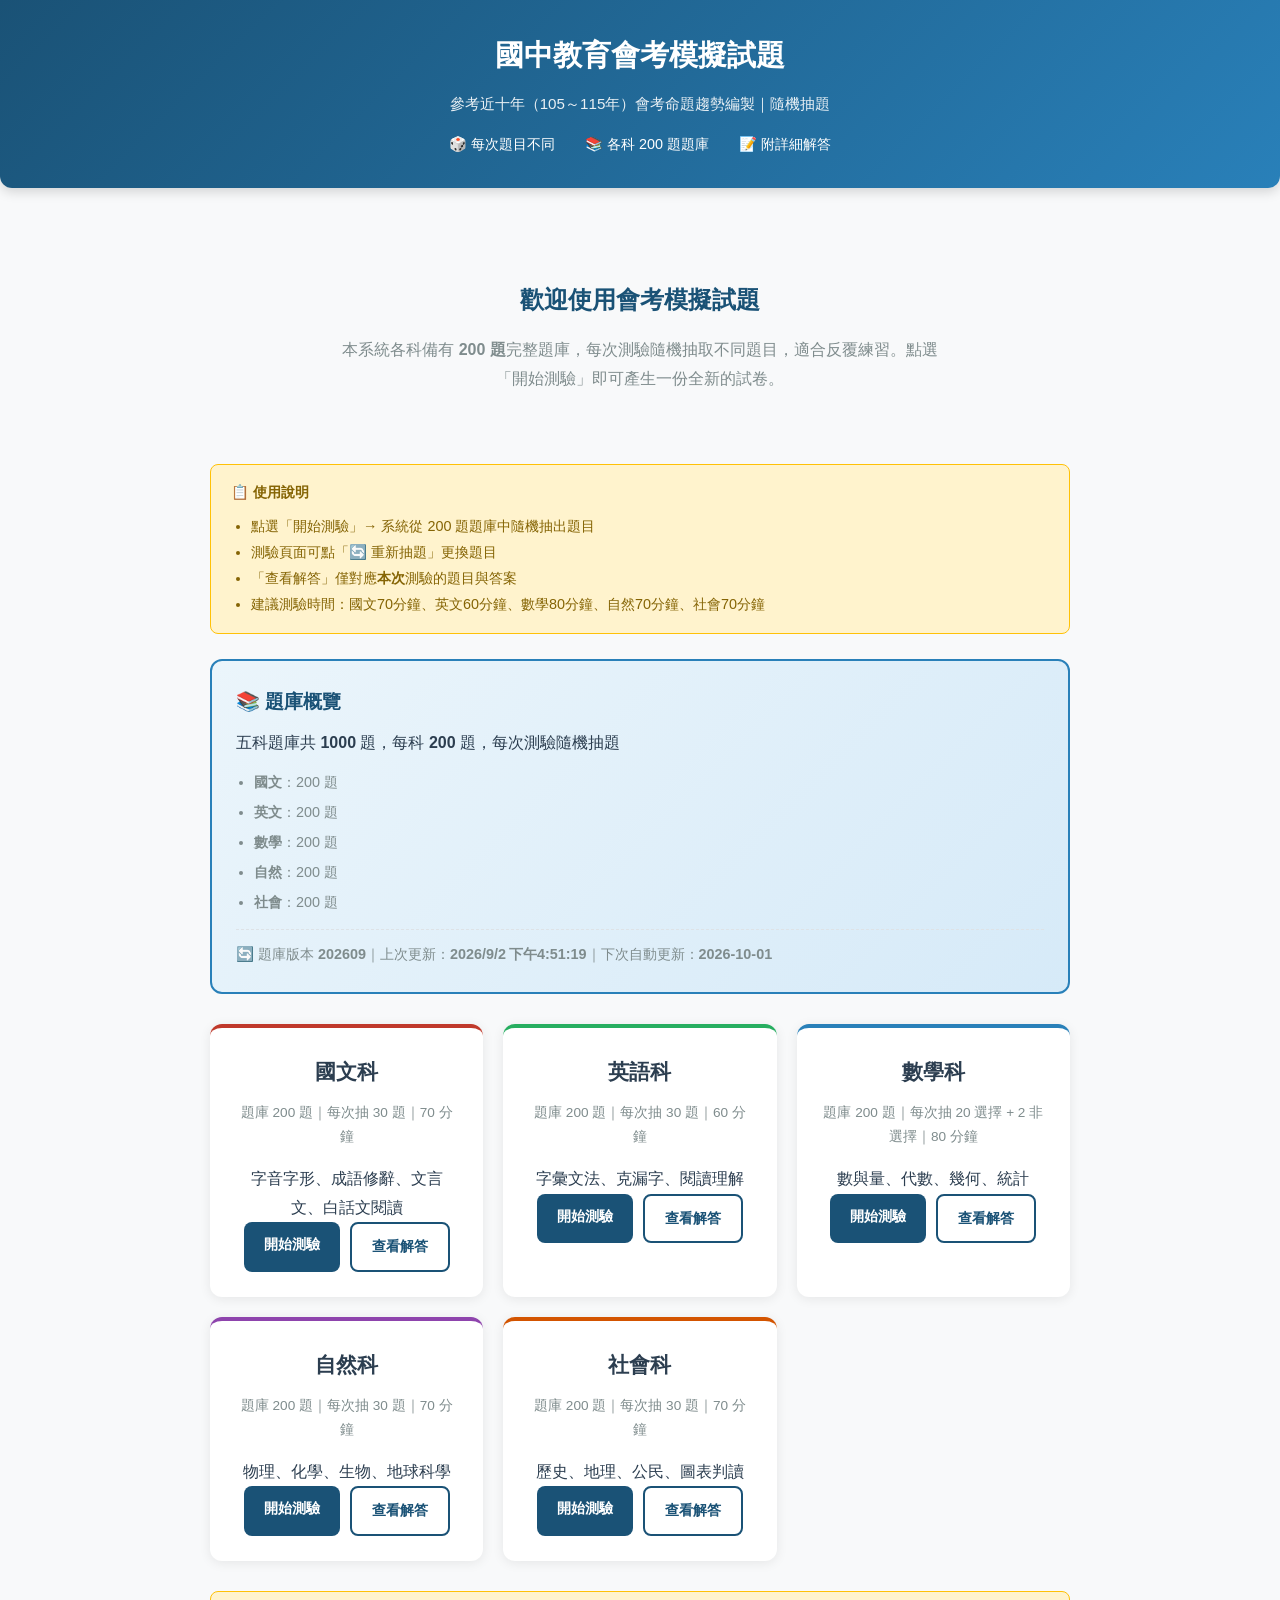
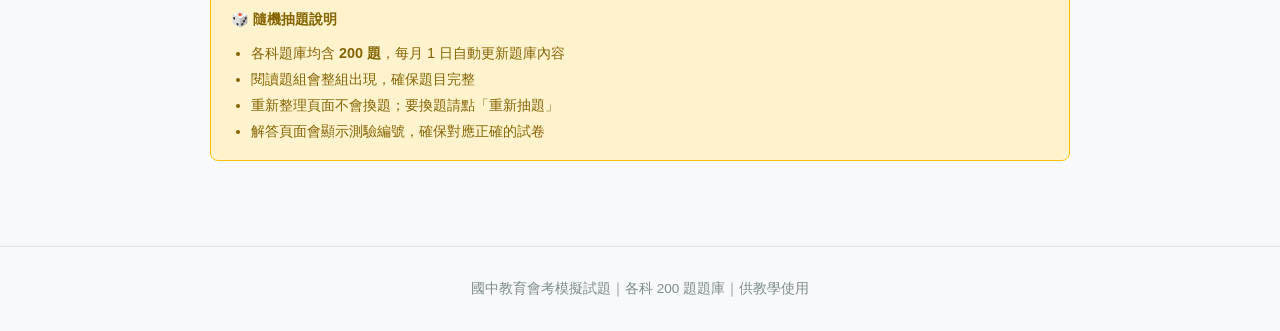
==== index.html @ f0ca09a6 "Add files via upload" ====
<!DOCTYPE html>
<html lang="zh-TW">
<head>
  <meta charset="UTF-8">
  <meta name="viewport" content="width=device-width, initial-scale=1.0">
  <title>國中教育會考模擬試題 | 首頁</title>
  <link rel="stylesheet" href="assets/css/style.css">
</head>
<body>
  <header class="exam-header">
    <h1>國中教育會考模擬試題</h1>
    <p class="subtitle">參考近十年（105～115年）會考命題趨勢編製｜隨機抽題</p>
    <div class="exam-info">
      <span>🎲 每次題目不同</span>
      <span>📚 各科 200 題題庫</span>
      <span>📝 附詳細解答</span>
    </div>
  </header>

  <div class="container">
    <section class="hero">
      <h2>歡迎使用會考模擬試題</h2>
      <p>本系統各科備有 <strong>200 題</strong>完整題庫，每次測驗隨機抽取不同題目，適合反覆練習。點選「開始測驗」即可產生一份全新的試卷。</p>
    </section>

    <div class="exam-notice">
      <h4>📋 使用說明</h4>
      <ul>
        <li>點選「開始測驗」→ 系統從 200 題題庫中隨機抽出題目</li>
        <li>測驗頁面可點「🔄 重新抽題」更換題目</li>
        <li>「查看解答」僅對應<strong>本次</strong>測驗的題目與答案</li>
        <li>建議測驗時間：國文70分鐘、英文60分鐘、數學80分鐘、自然70分鐘、社會70分鐘</li>
      </ul>
    </div>

    <section class="bank-stats-panel" id="bank-stats-panel">
      <h3>📚 題庫概覽</h3>
      <p id="bank-status-text">載入中…</p>
      <ul class="bank-stats-list" id="bank-stats-list"></ul>
      <p class="bank-update-info" id="bank-update-info"></p>
    </section>

    <div class="subject-grid">
      <div class="subject-card chinese">
        <h3>國文科</h3>
        <p class="meta" data-subject="chinese">題庫載入中…</p>
        <p>字音字形、成語修辭、文言文、白話文閱讀</p>
        <div class="btn-group">
          <a href="exam.html?subject=chinese" class="btn btn-primary">開始測驗</a>
          <a href="answers.html?subject=chinese" class="btn btn-outline">查看解答</a>
        </div>
      </div>

      <div class="subject-card english">
        <h3>英語科</h3>
        <p class="meta" data-subject="english">題庫載入中…</p>
        <p>字彙文法、克漏字、閱讀理解</p>
        <div class="btn-group">
          <a href="exam.html?subject=english" class="btn btn-primary">開始測驗</a>
          <a href="answers.html?subject=english" class="btn btn-outline">查看解答</a>
        </div>
      </div>

      <div class="subject-card math">
        <h3>數學科</h3>
        <p class="meta" data-subject="math">題庫載入中…</p>
        <p>數與量、代數、幾何、統計</p>
        <div class="btn-group">
          <a href="exam.html?subject=math" class="btn btn-primary">開始測驗</a>
          <a href="answers.html?subject=math" class="btn btn-outline">查看解答</a>
        </div>
      </div>

      <div class="subject-card science">
        <h3>自然科</h3>
        <p class="meta" data-subject="science">題庫載入中…</p>
        <p>物理、化學、生物、地球科學</p>
        <div class="btn-group">
          <a href="exam.html?subject=science" class="btn btn-primary">開始測驗</a>
          <a href="answers.html?subject=science" class="btn btn-outline">查看解答</a>
        </div>
      </div>

      <div class="subject-card social">
        <h3>社會科</h3>
        <p class="meta" data-subject="social">題庫載入中…</p>
        <p>歷史、地理、公民、圖表判讀</p>
        <div class="btn-group">
          <a href="exam.html?subject=social" class="btn btn-primary">開始測驗</a>
          <a href="answers.html?subject=social" class="btn btn-outline">查看解答</a>
        </div>
      </div>
    </div>

    <div class="exam-notice">
      <h4>🎲 隨機抽題說明</h4>
      <ul>
        <li>各科題庫均含 <strong>200 題</strong>，每月 1 日自動更新題庫內容</li>
        <li>閱讀題組會整組出現，確保題目完整</li>
        <li>重新整理頁面不會換題；要換題請點「重新抽題」</li>
        <li>解答頁面會顯示測驗編號，確保對應正確的試卷</li>
      </ul>
    </div>
  </div>

  <footer class="footer">
    <p>國中教育會考模擬試題｜各科 200 題題庫｜供教學使用</p>
  </footer>

  <script src="assets/js/bank-manager.js"></script>
  <script src="assets/js/index.js"></script>
</body>
</html>
---- assets/css/style.css ----
/* 國中會考模擬考 - 共用樣式 */
:root {
  --primary: #1a5276;
  --primary-light: #2980b9;
  --accent: #e67e22;
  --bg: #f8f9fa;
  --card-bg: #ffffff;
  --text: #2c3e50;
  --text-muted: #7f8c8d;
  --border: #dee2e6;
  --chinese: #c0392b;
  --english: #27ae60;
  --math: #2980b9;
  --science: #8e44ad;
  --social: #d35400;
}

* {
  box-sizing: border-box;
  margin: 0;
  padding: 0;
}

body {
  font-family: "Microsoft JhengHei", "PingFang TC", "Noto Sans TC", sans-serif;
  background: var(--bg);
  color: var(--text);
  line-height: 1.8;
  font-size: 16px;
}

.container {
  max-width: 900px;
  margin: 0 auto;
  padding: 20px;
}

/* Header */
.exam-header {
  background: linear-gradient(135deg, var(--primary) 0%, var(--primary-light) 100%);
  color: white;
  padding: 30px 20px;
  text-align: center;
  margin-bottom: 30px;
  border-radius: 0 0 12px 12px;
  box-shadow: 0 4px 12px rgba(0,0,0,0.15);
}

.exam-header h1 {
  font-size: 1.8rem;
  margin-bottom: 8px;
}

.exam-header .subtitle {
  opacity: 0.9;
  font-size: 0.95rem;
}

.exam-header .exam-info {
  margin-top: 15px;
  display: flex;
  justify-content: center;
  gap: 30px;
  flex-wrap: wrap;
  font-size: 0.9rem;
}

.exam-session-badge {
  background: rgba(255,255,255,0.2);
  padding: 4px 12px;
  border-radius: 20px;
  font-size: 0.85rem;
}

.exam-session-info {
  color: var(--text-muted);
  font-size: 0.9rem;
  margin-bottom: 10px;
}

/* Navigation */
.nav-bar {
  background: var(--card-bg);
  padding: 12px 20px;
  border-bottom: 1px solid var(--border);
  position: sticky;
  top: 0;
  z-index: 100;
  box-shadow: 0 2px 8px rgba(0,0,0,0.06);
}

.nav-bar .container {
  display: flex;
  justify-content: space-between;
  align-items: center;
  padding: 0;
  max-width: 900px;
}

.nav-bar a {
  color: var(--primary);
  text-decoration: none;
  font-weight: 600;
}

.nav-bar a:hover {
  color: var(--accent);
}

.nav-links {
  display: flex;
  gap: 15px;
  flex-wrap: wrap;
}

/* Home page */
.hero {
  text-align: center;
  padding: 40px 20px;
}

.hero h2 {
  font-size: 1.5rem;
  color: var(--primary);
  margin-bottom: 15px;
}

.hero p {
  color: var(--text-muted);
  max-width: 600px;
  margin: 0 auto 30px;
}

.subject-grid {
  display: grid;
  grid-template-columns: repeat(auto-fit, minmax(250px, 1fr));
  gap: 20px;
  margin: 30px 0;
}

.subject-card {
  background: var(--card-bg);
  border-radius: 12px;
  padding: 25px;
  text-align: center;
  box-shadow: 0 2px 12px rgba(0,0,0,0.08);
  transition: transform 0.2s, box-shadow 0.2s;
  border-top: 4px solid;
}

.subject-card:hover {
  transform: translateY(-4px);
  box-shadow: 0 8px 24px rgba(0,0,0,0.12);
}

.subject-card.chinese { border-color: var(--chinese); }
.subject-card.english { border-color: var(--english); }
.subject-card.math { border-color: var(--math); }
.subject-card.science { border-color: var(--science); }
.subject-card.social { border-color: var(--social); }

.subject-card h3 {
  font-size: 1.3rem;
  margin-bottom: 10px;
}

.subject-card .meta {
  color: var(--text-muted);
  font-size: 0.85rem;
  margin-bottom: 15px;
}

.subject-card .btn-group {
  display: flex;
  gap: 10px;
  justify-content: center;
  flex-wrap: wrap;
}

.btn {
  display: inline-block;
  padding: 10px 20px;
  border-radius: 8px;
  text-decoration: none;
  font-weight: 600;
  font-size: 0.9rem;
  transition: background 0.2s;
}

.btn-primary {
  background: var(--primary);
  color: white;
}

.btn-primary:hover {
  background: var(--primary-light);
}

.btn-outline {
  background: transparent;
  border: 2px solid var(--primary);
  color: var(--primary);
}

.btn-outline:hover {
  background: var(--primary);
  color: white;
}

.hidden {
  display: none !important;
}

/* 題庫統計面板 */
.bank-stats-panel {
  background: linear-gradient(135deg, #ebf5fb 0%, #d6eaf8 100%);
  border: 2px solid var(--primary-light);
  border-radius: 12px;
  padding: 24px;
  margin: 25px 0 30px;
}

.bank-stats-panel h3 {
  color: var(--primary);
  margin-bottom: 10px;
  font-size: 1.2rem;
}

.bank-stats-list {
  margin: 12px 0 0 18px;
  font-size: 0.9rem;
  color: var(--text-muted);
}

.bank-stats-list li {
  margin-bottom: 4px;
}

.bank-update-info {
  margin-top: 14px;
  padding-top: 12px;
  border-top: 1px dashed var(--border);
  font-size: 0.9rem;
  color: var(--text-muted);
}

.bank-update-info code {
  background: rgba(0,0,0,0.06);
  padding: 2px 6px;
  border-radius: 4px;
  font-size: 0.85rem;
}

/* Exam content */
.exam-notice {
  background: #fff3cd;
  border: 1px solid #ffc107;
  border-radius: 8px;
  padding: 15px 20px;
  margin-bottom: 25px;
  font-size: 0.9rem;
}

.exam-notice h4 {
  color: #856404;
  margin-bottom: 8px;
}

.exam-notice ul {
  margin-left: 20px;
  color: #856404;
}

.section-title {
  background: var(--primary);
  color: white;
  padding: 10px 20px;
  border-radius: 8px;
  margin: 30px 0 20px;
  font-size: 1.1rem;
}

.passage {
  background: #f0f4f8;
  border-left: 4px solid var(--primary-light);
  padding: 20px;
  margin: 20px 0;
  border-radius: 0 8px 8px 0;
  font-size: 0.95rem;
}

.passage .source {
  text-align: right;
  color: var(--text-muted);
  font-size: 0.85rem;
  margin-top: 10px;
}

.question {
  margin-bottom: 25px;
  padding-bottom: 20px;
  border-bottom: 1px dashed var(--border);
}

.question:last-child {
  border-bottom: none;
}

.question-number {
  font-weight: 700;
  color: var(--primary);
  margin-bottom: 8px;
}

.question-text {
  margin-bottom: 12px;
}

.options {
  list-style: none;
  padding-left: 0;
}

.options li {
  margin-bottom: 8px;
  padding: 0;
}

.options .option-label {
  font-weight: 600;
  margin-right: 8px;
  color: var(--primary);
}

.option-item {
  display: block;
  padding: 10px 14px;
  border: 2px solid var(--border);
  border-radius: 8px;
  cursor: pointer;
  transition: background 0.15s, border-color 0.15s;
  user-select: none;
}

.option-item:hover:not(.correct):not(.wrong) {
  background: #eef6fc;
  border-color: var(--primary-light);
}

.option-item.selected {
  border-width: 2px;
}

.option-item.correct {
  background: #d5f5e3;
  border-color: #27ae60;
  color: #1e5631;
}

.option-item.wrong {
  background: #fadbd8;
  border-color: #e74c3c;
  color: #922b21;
}

.choice-question.answered .option-item:not(.selected):not(.correct) {
  opacity: 0.65;
  cursor: default;
  pointer-events: none;
}

.choice-question.answered .option-item.selected {
  cursor: default;
  pointer-events: none;
}

.answer-feedback {
  margin-top: 12px;
  padding: 12px 16px;
  border-radius: 8px;
  font-size: 0.95rem;
  display: none;
}

.answer-feedback.feedback-correct,
.answer-feedback.feedback-wrong {
  display: block;
}

.feedback-correct {
  background: #d5f5e3;
  border-left: 4px solid #27ae60;
  color: #1e5631;
}

.feedback-wrong {
  background: #fdecea;
  border-left: 4px solid #e74c3c;
  color: #922b21;
}

.feedback-correct-answer {
  margin: 6px 0;
  font-weight: 600;
}

.feedback-explanation {
  margin: 8px 0 0;
  font-size: 0.9rem;
  opacity: 0.95;
}

.exam-score-bar {
  display: flex;
  gap: 24px;
  flex-wrap: wrap;
  background: var(--card-bg);
  padding: 14px 20px;
  border-radius: 8px;
  margin-bottom: 24px;
  box-shadow: 0 2px 8px rgba(0,0,0,0.06);
  position: sticky;
  top: 52px;
  z-index: 50;
}

.exam-score-bar strong {
  font-size: 1.1rem;
}

.score-correct { color: #27ae60; }
.score-wrong { color: #e74c3c; }

/* Non-choice questions */
.non-choice {
  background: #e8f4fd;
  border: 1px solid #b8daff;
  border-radius: 8px;
  padding: 20px;
  margin: 25px 0;
}

.non-choice .question-number {
  color: #004085;
}

.answer-space {
  border: 1px dashed var(--border);
  min-height: 120px;
  margin-top: 15px;
  border-radius: 4px;
  background: white;
}

/* Answer page */
.answer-key .question {
  background: var(--card-bg);
  padding: 15px;
  border-radius: 8px;
  border: 1px solid var(--border);
  margin-bottom: 15px;
}

.answer-key .correct-answer {
  color: #27ae60;
  font-weight: 700;
  font-size: 1.1rem;
}

.answer-key .explanation {
  margin-top: 10px;
  padding: 12px;
  background: #f0fff4;
  border-radius: 6px;
  font-size: 0.9rem;
  border-left: 3px solid #27ae60;
}

.answer-summary {
  background: var(--card-bg);
  padding: 20px;
  border-radius: 8px;
  margin-bottom: 25px;
  box-shadow: 0 2px 8px rgba(0,0,0,0.06);
}

.answer-summary table {
  width: 100%;
  border-collapse: collapse;
  margin-top: 10px;
}

.answer-summary th,
.answer-summary td {
  border: 1px solid var(--border);
  padding: 8px 12px;
  text-align: center;
}

.answer-summary th {
  background: var(--primary);
  color: white;
}

/* Print styles */
@media print {
  .nav-bar, .btn, .no-print, .exam-score-bar, .answer-feedback {
    display: none !important;
  }

  .option-item {
    border: 1px solid #ccc;
    cursor: default;
  }
  
  body {
    background: white;
    font-size: 12pt;
  }
  
  .exam-header {
    background: none;
    color: black;
    box-shadow: none;
    border-bottom: 2px solid black;
  }
  
  .question {
    page-break-inside: avoid;
  }
}

/* Footer */
.footer {
  text-align: center;
  padding: 30px;
  color: var(--text-muted);
  font-size: 0.85rem;
  border-top: 1px solid var(--border);
  margin-top: 40px;
}

/* Math formulas */
.formula-box {
  background: #f8f9fa;
  border: 1px solid var(--border);
  padding: 15px;
  border-radius: 8px;
  margin: 20px 0;
  font-family: "Times New Roman", serif;
}

.formula-box h4 {
  margin-bottom: 10px;
  color: var(--primary);
}

/* Diagram placeholder */
.diagram {
  background: #fff;
  border: 1px solid var(--border);
  padding: 15px;
  margin: 15px 0;
  text-align: center;
  border-radius: 8px;
}

.diagram svg {
  max-width: 100%;
  height: auto;
}

/* Table in questions */
.data-table {
  width: 100%;
  border-collapse: collapse;
  margin: 15px 0;
  font-size: 0.9rem;
}

.data-table th,
.data-table td {
  border: 1px solid var(--border);
  padding: 8px 12px;
  text-align: center;
}

.data-table th {
  background: #e9ecef;
}
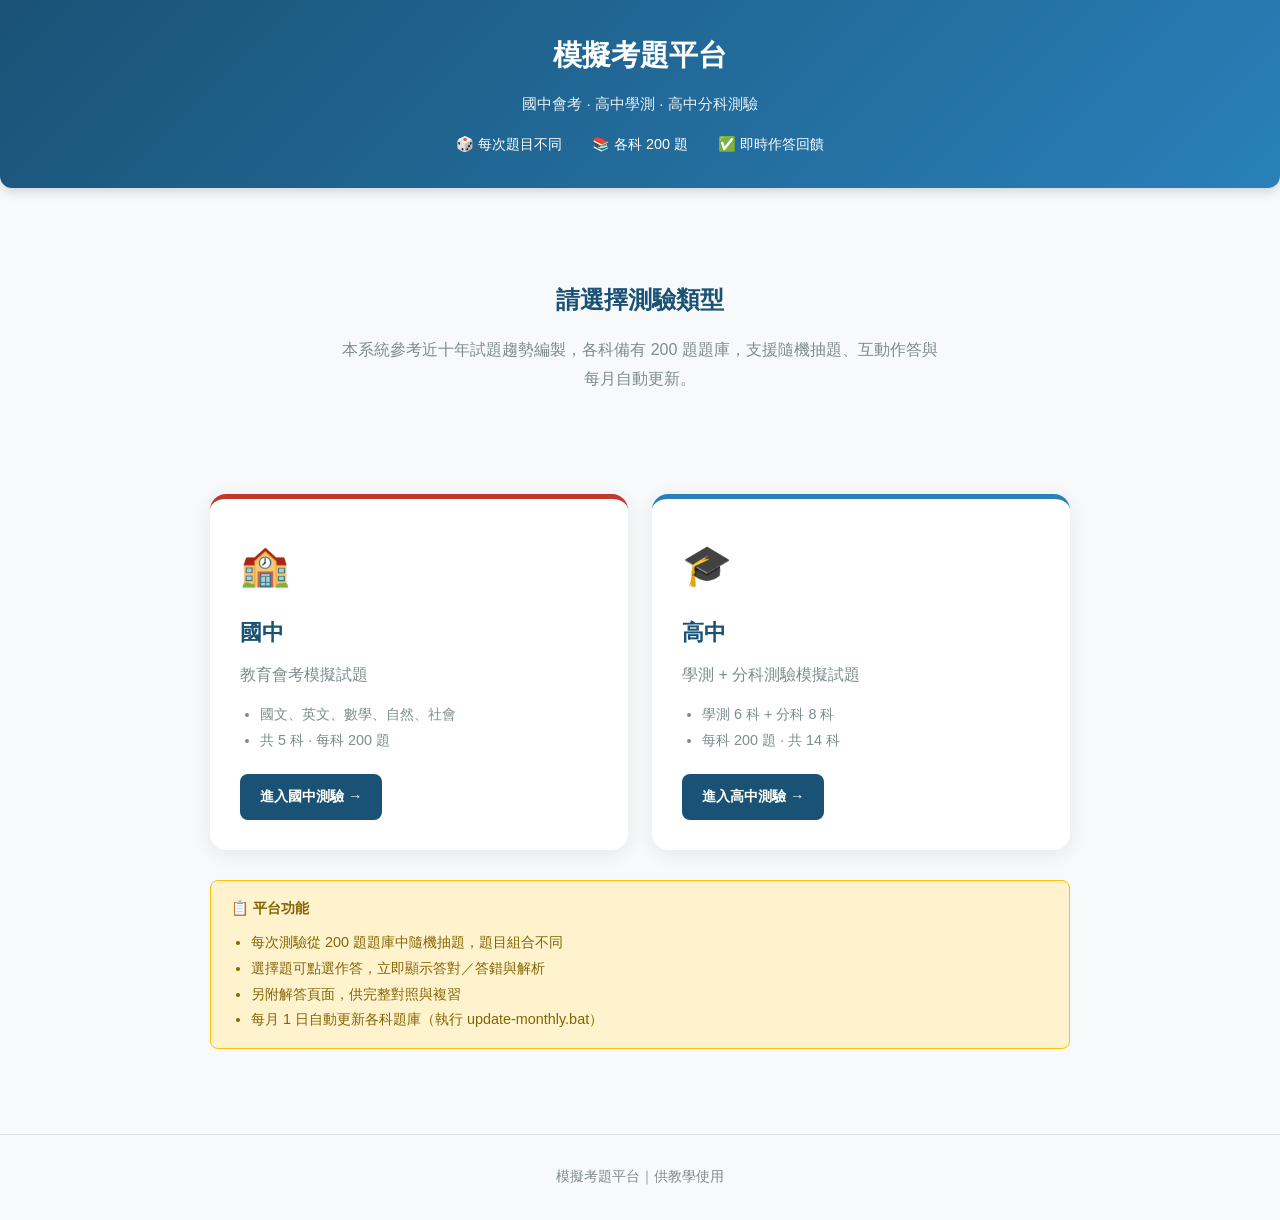
==== commit 3bac7ba7: "Add files via upload" ====
--- a/index.html
+++ b/index.html
@@ -3,111 +3,63 @@
 <head>
   <meta charset="UTF-8">
   <meta name="viewport" content="width=device-width, initial-scale=1.0">
-  <title>國中教育會考模擬試題 | 首頁</title>
+  <title>模擬考題平台｜首頁</title>
   <link rel="stylesheet" href="assets/css/style.css">
 </head>
 <body>
   <header class="exam-header">
-    <h1>國中教育會考模擬試題</h1>
-    <p class="subtitle">參考近十年（105～115年）會考命題趨勢編製｜隨機抽題</p>
+    <h1>模擬考題平台</h1>
+    <p class="subtitle">國中會考 · 高中學測 · 高中分科測驗</p>
     <div class="exam-info">
       <span>🎲 每次題目不同</span>
-      <span>📚 各科 200 題題庫</span>
-      <span>📝 附詳細解答</span>
+      <span>📚 各科 200 題</span>
+      <span>✅ 即時作答回饋</span>
     </div>
   </header>
 
   <div class="container">
     <section class="hero">
-      <h2>歡迎使用會考模擬試題</h2>
-      <p>本系統各科備有 <strong>200 題</strong>完整題庫，每次測驗隨機抽取不同題目，適合反覆練習。點選「開始測驗」即可產生一份全新的試卷。</p>
+      <h2>請選擇測驗類型</h2>
+      <p>本系統參考近十年試題趨勢編製，各科備有 200 題題庫，支援隨機抽題、互動作答與每月自動更新。</p>
     </section>
 
-    <div class="exam-notice">
-      <h4>📋 使用說明</h4>
-      <ul>
-        <li>點選「開始測驗」→ 系統從 200 題題庫中隨機抽出題目</li>
-        <li>測驗頁面可點「🔄 重新抽題」更換題目</li>
-        <li>「查看解答」僅對應<strong>本次</strong>測驗的題目與答案</li>
-        <li>建議測驗時間：國文70分鐘、英文60分鐘、數學80分鐘、自然70分鐘、社會70分鐘</li>
-      </ul>
-    </div>
+    <div class="level-grid">
+      <a href="junior/index.html" class="level-card level-junior">
+        <div class="level-icon">🏫</div>
+        <h3>國中</h3>
+        <p class="level-desc">教育會考模擬試題</p>
+        <ul>
+          <li>國文、英文、數學、自然、社會</li>
+          <li>共 5 科 · 每科 200 題</li>
+        </ul>
+        <span class="btn btn-primary">進入國中測驗 →</span>
+      </a>
 
-    <section class="bank-stats-panel" id="bank-stats-panel">
-      <h3>📚 題庫概覽</h3>
-      <p id="bank-status-text">載入中…</p>
-      <ul class="bank-stats-list" id="bank-stats-list"></ul>
-      <p class="bank-update-info" id="bank-update-info"></p>
-    </section>
-
-    <div class="subject-grid">
-      <div class="subject-card chinese">
-        <h3>國文科</h3>
-        <p class="meta" data-subject="chinese">題庫載入中…</p>
-        <p>字音字形、成語修辭、文言文、白話文閱讀</p>
-        <div class="btn-group">
-          <a href="exam.html?subject=chinese" class="btn btn-primary">開始測驗</a>
-          <a href="answers.html?subject=chinese" class="btn btn-outline">查看解答</a>
-        </div>
-      </div>
-
-      <div class="subject-card english">
-        <h3>英語科</h3>
-        <p class="meta" data-subject="english">題庫載入中…</p>
-        <p>字彙文法、克漏字、閱讀理解</p>
-        <div class="btn-group">
-          <a href="exam.html?subject=english" class="btn btn-primary">開始測驗</a>
-          <a href="answers.html?subject=english" class="btn btn-outline">查看解答</a>
-        </div>
-      </div>
-
-      <div class="subject-card math">
-        <h3>數學科</h3>
-        <p class="meta" data-subject="math">題庫載入中…</p>
-        <p>數與量、代數、幾何、統計</p>
-        <div class="btn-group">
-          <a href="exam.html?subject=math" class="btn btn-primary">開始測驗</a>
-          <a href="answers.html?subject=math" class="btn btn-outline">查看解答</a>
-        </div>
-      </div>
-
-      <div class="subject-card science">
-        <h3>自然科</h3>
-        <p class="meta" data-subject="science">題庫載入中…</p>
-        <p>物理、化學、生物、地球科學</p>
-        <div class="btn-group">
-          <a href="exam.html?subject=science" class="btn btn-primary">開始測驗</a>
-          <a href="answers.html?subject=science" class="btn btn-outline">查看解答</a>
-        </div>
-      </div>
-
-      <div class="subject-card social">
-        <h3>社會科</h3>
-        <p class="meta" data-subject="social">題庫載入中…</p>
-        <p>歷史、地理、公民、圖表判讀</p>
-        <div class="btn-group">
-          <a href="exam.html?subject=social" class="btn btn-primary">開始測驗</a>
-          <a href="answers.html?subject=social" class="btn btn-outline">查看解答</a>
-        </div>
-      </div>
+      <a href="senior/index.html" class="level-card level-senior">
+        <div class="level-icon">🎓</div>
+        <h3>高中</h3>
+        <p class="level-desc">學測 + 分科測驗模擬試題</p>
+        <ul>
+          <li>學測 6 科 + 分科 8 科</li>
+          <li>每科 200 題 · 共 14 科</li>
+        </ul>
+        <span class="btn btn-primary">進入高中測驗 →</span>
+      </a>
     </div>
 
     <div class="exam-notice">
-      <h4>🎲 隨機抽題說明</h4>
+      <h4>📋 平台功能</h4>
       <ul>
-        <li>各科題庫均含 <strong>200 題</strong>，每月 1 日自動更新題庫內容</li>
-        <li>閱讀題組會整組出現，確保題目完整</li>
-        <li>重新整理頁面不會換題；要換題請點「重新抽題」</li>
-        <li>解答頁面會顯示測驗編號，確保對應正確的試卷</li>
+        <li>每次測驗從 200 題題庫中隨機抽題，題目組合不同</li>
+        <li>選擇題可點選作答，立即顯示答對／答錯與解析</li>
+        <li>另附解答頁面，供完整對照與複習</li>
+        <li>每月 1 日自動更新各科題庫（執行 update-monthly.bat）</li>
       </ul>
     </div>
   </div>
 
   <footer class="footer">
-    <p>國中教育會考模擬試題｜各科 200 題題庫｜供教學使用</p>
+    <p>模擬考題平台｜供教學使用</p>
   </footer>
-
-  <script src="assets/js/bank-manager.js"></script>
-  <script src="assets/js/index.js"></script>
 </body>
 </html>
--- a/assets/css/style.css
+++ b/assets/css/style.css
@@ -244,11 +244,70 @@
   color: var(--text-muted);
 }
 
-.bank-update-info code {
-  background: rgba(0,0,0,0.06);
-  padding: 2px 6px;
-  border-radius: 4px;
-  font-size: 0.85rem;
+/* 首頁級別選擇 */
+.level-grid {
+  display: grid;
+  grid-template-columns: repeat(auto-fit, minmax(280px, 1fr));
+  gap: 24px;
+  margin: 30px 0;
+}
+
+.level-grid-2 {
+  max-width: 800px;
+  margin-left: auto;
+  margin-right: auto;
+}
+
+.level-card {
+  display: block;
+  background: var(--card-bg);
+  border-radius: 16px;
+  padding: 30px;
+  text-decoration: none;
+  color: inherit;
+  box-shadow: 0 4px 20px rgba(0,0,0,0.08);
+  border-top: 5px solid;
+  transition: transform 0.2s, box-shadow 0.2s;
+}
+
+.level-card:hover {
+  transform: translateY(-6px);
+  box-shadow: 0 12px 32px rgba(0,0,0,0.14);
+}
+
+.level-junior { border-color: #c0392b; }
+.level-senior { border-color: #2980b9; }
+.level-gsat { border-color: #2c3e50; }
+.level-ast { border-color: #8e44ad; }
+
+.level-icon {
+  font-size: 2.5rem;
+  margin-bottom: 12px;
+}
+
+.level-card h3 {
+  font-size: 1.4rem;
+  margin-bottom: 8px;
+  color: var(--primary);
+}
+
+.level-desc {
+  color: var(--text-muted);
+  margin-bottom: 12px;
+}
+
+.level-card ul {
+  margin: 0 0 20px 20px;
+  color: var(--text-muted);
+  font-size: 0.9rem;
+}
+
+.level-card .btn {
+  pointer-events: none;
+}
+
+.nav-bar .container a + a {
+  margin-left: 16px;
 }
 
 /* Exam content */
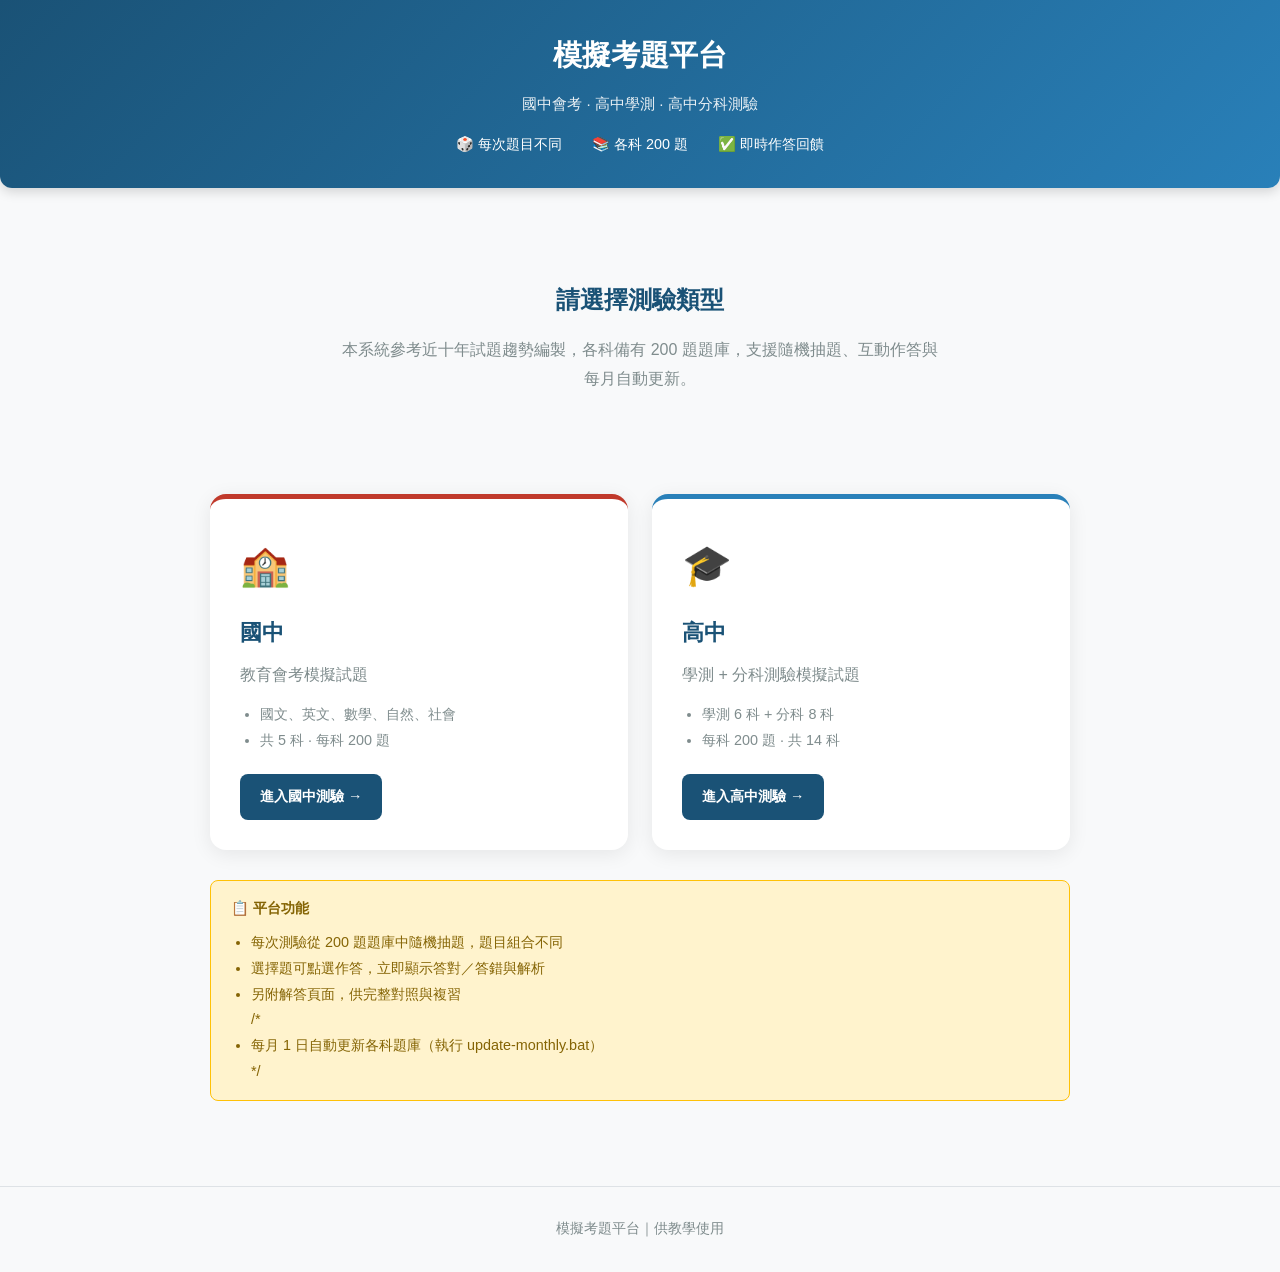
==== commit 3652940b: "Update index.html" ====
--- a/index.html
+++ b/index.html
@@ -53,7 +53,7 @@
         <li>每次測驗從 200 題題庫中隨機抽題，題目組合不同</li>
         <li>選擇題可點選作答，立即顯示答對／答錯與解析</li>
         <li>另附解答頁面，供完整對照與複習</li>
-        <li>每月 1 日自動更新各科題庫（執行 update-monthly.bat）</li>
+       /* <li>每月 1 日自動更新各科題庫（執行 update-monthly.bat）</li>*/
       </ul>
     </div>
   </div>
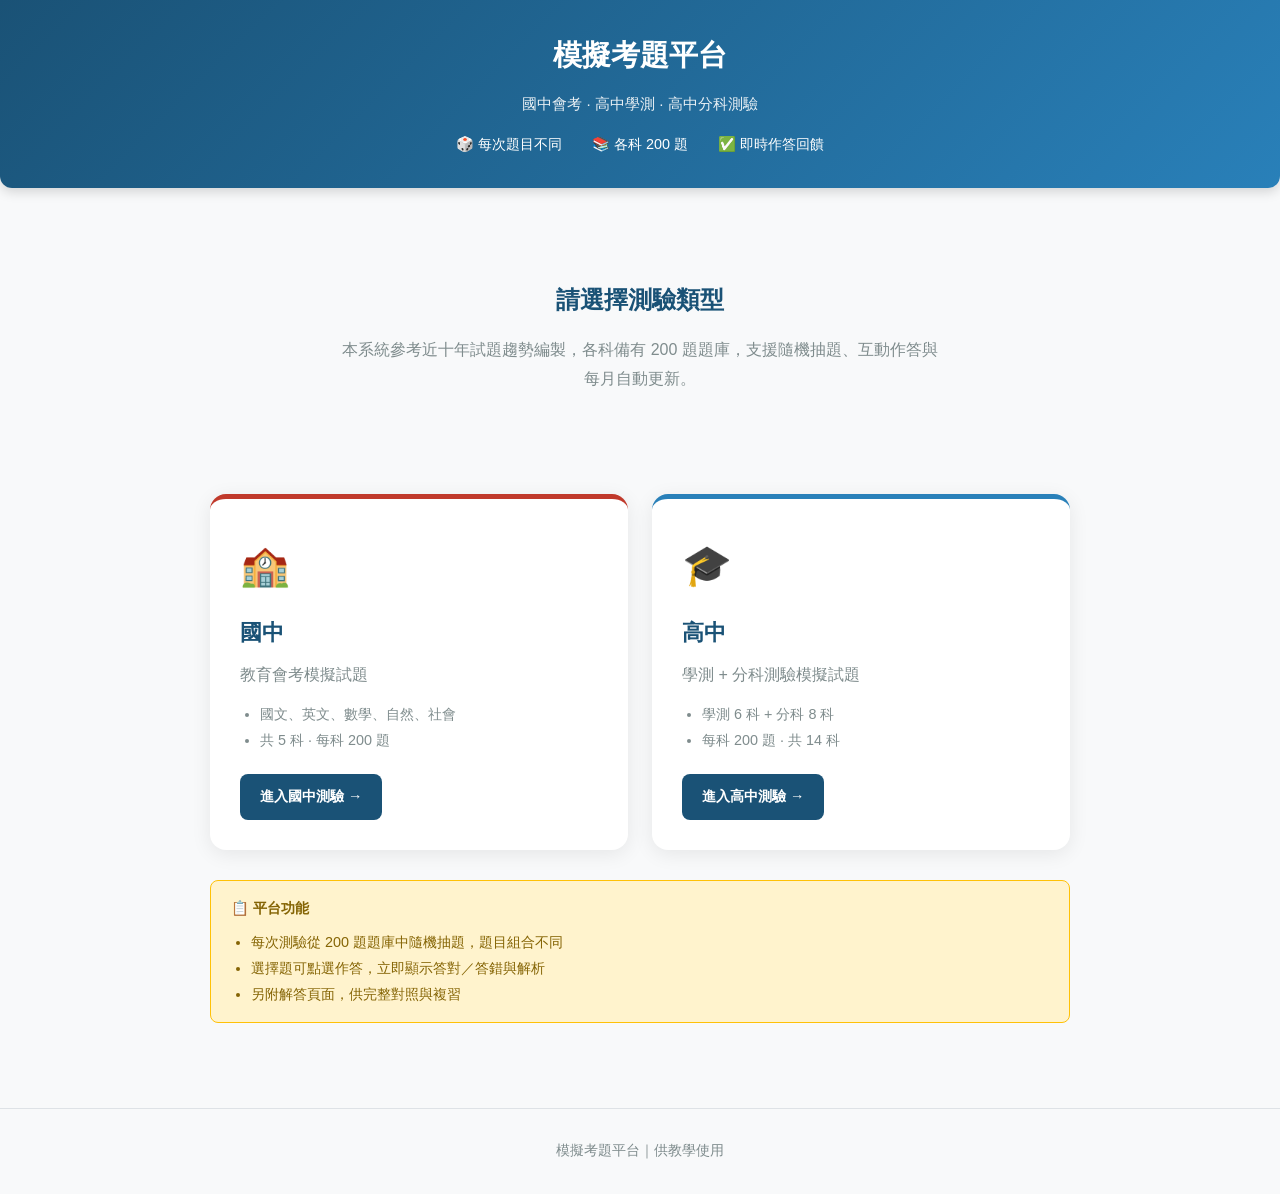
==== commit dbe72fc1: "Update index.html" ====
--- a/index.html
+++ b/index.html
@@ -53,7 +53,7 @@
         <li>每次測驗從 200 題題庫中隨機抽題，題目組合不同</li>
         <li>選擇題可點選作答，立即顯示答對／答錯與解析</li>
         <li>另附解答頁面，供完整對照與複習</li>
-       /* <li>每月 1 日自動更新各科題庫（執行 update-monthly.bat）</li>*/
+       <!-- <li>每月 1 日自動更新各科題庫（執行 update-monthly.bat）</li> -->
       </ul>
     </div>
   </div>
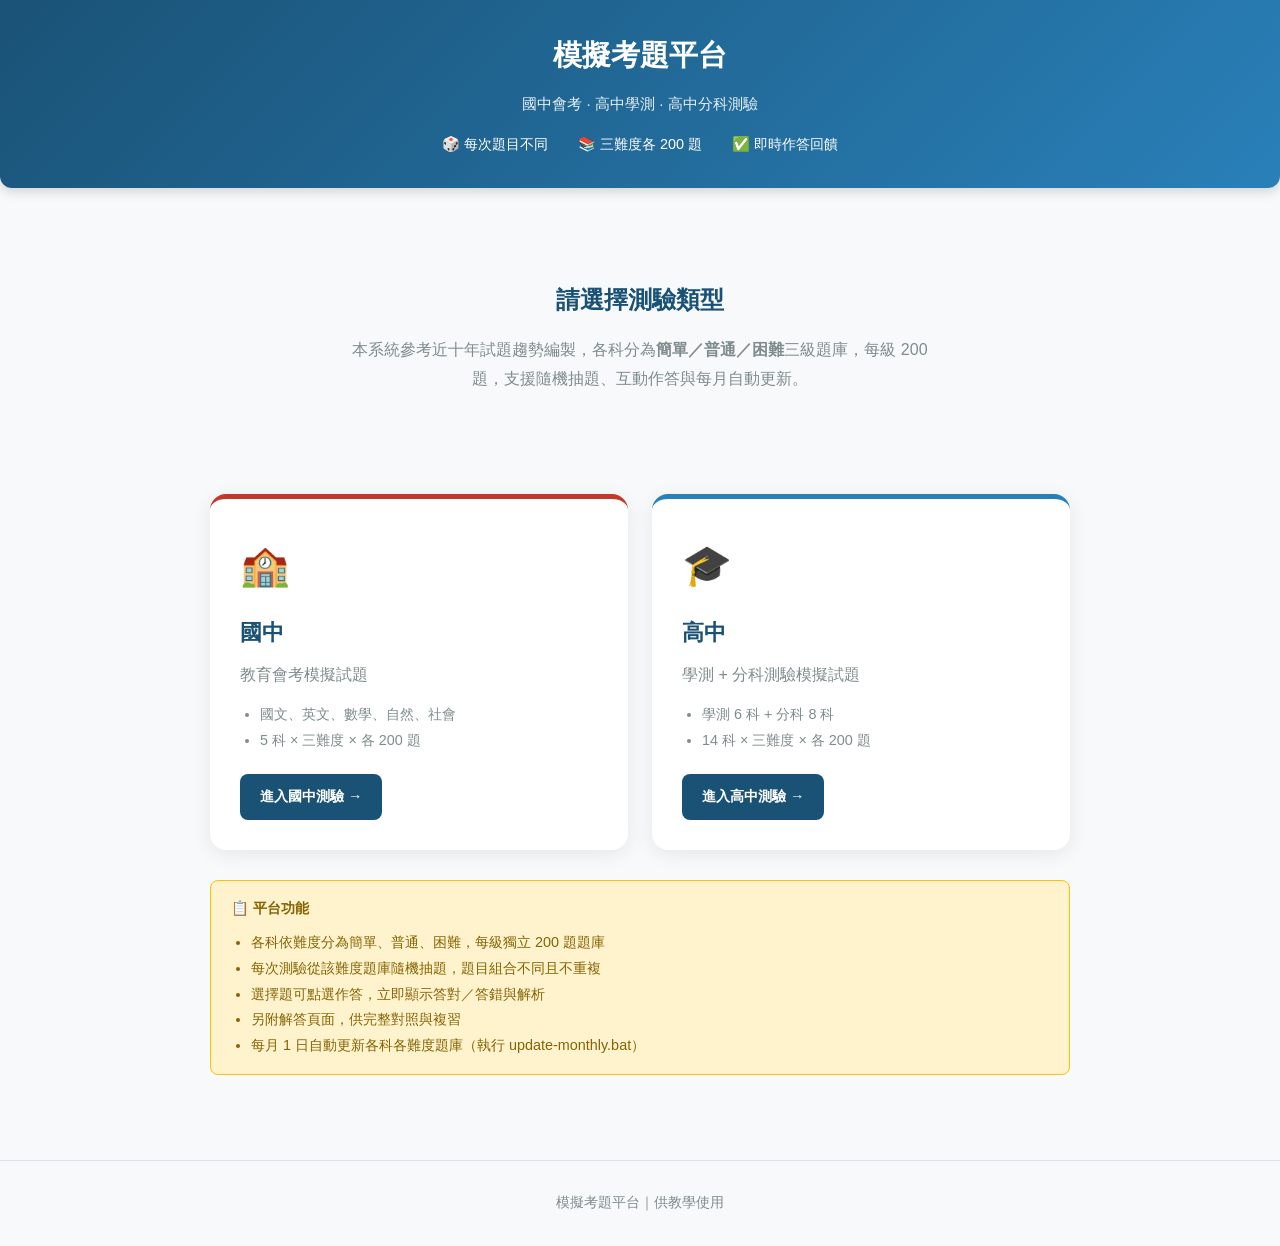
==== commit f083d3e3: "Add files via upload" ====
--- a/index.html
+++ b/index.html
@@ -12,7 +12,7 @@
     <p class="subtitle">國中會考 · 高中學測 · 高中分科測驗</p>
     <div class="exam-info">
       <span>🎲 每次題目不同</span>
-      <span>📚 各科 200 題</span>
+      <span>📚 三難度各 200 題</span>
       <span>✅ 即時作答回饋</span>
     </div>
   </header>
@@ -20,7 +20,7 @@
   <div class="container">
     <section class="hero">
       <h2>請選擇測驗類型</h2>
-      <p>本系統參考近十年試題趨勢編製，各科備有 200 題題庫，支援隨機抽題、互動作答與每月自動更新。</p>
+      <p>本系統參考近十年試題趨勢編製，各科分為<strong>簡單／普通／困難</strong>三級題庫，每級 200 題，支援隨機抽題、互動作答與每月自動更新。</p>
     </section>
 
     <div class="level-grid">
@@ -30,7 +30,7 @@
         <p class="level-desc">教育會考模擬試題</p>
         <ul>
           <li>國文、英文、數學、自然、社會</li>
-          <li>共 5 科 · 每科 200 題</li>
+          <li>5 科 × 三難度 × 各 200 題</li>
         </ul>
         <span class="btn btn-primary">進入國中測驗 →</span>
       </a>
@@ -41,7 +41,7 @@
         <p class="level-desc">學測 + 分科測驗模擬試題</p>
         <ul>
           <li>學測 6 科 + 分科 8 科</li>
-          <li>每科 200 題 · 共 14 科</li>
+          <li>14 科 × 三難度 × 各 200 題</li>
         </ul>
         <span class="btn btn-primary">進入高中測驗 →</span>
       </a>
@@ -50,10 +50,11 @@
     <div class="exam-notice">
       <h4>📋 平台功能</h4>
       <ul>
-        <li>每次測驗從 200 題題庫中隨機抽題，題目組合不同</li>
+        <li>各科依難度分為簡單、普通、困難，每級獨立 200 題題庫</li>
+        <li>每次測驗從該難度題庫隨機抽題，題目組合不同且不重複</li>
         <li>選擇題可點選作答，立即顯示答對／答錯與解析</li>
         <li>另附解答頁面，供完整對照與複習</li>
-       <!-- <li>每月 1 日自動更新各科題庫（執行 update-monthly.bat）</li> -->
+        <li>每月 1 日自動更新各科各難度題庫（執行 update-monthly.bat）</li>
       </ul>
     </div>
   </div>
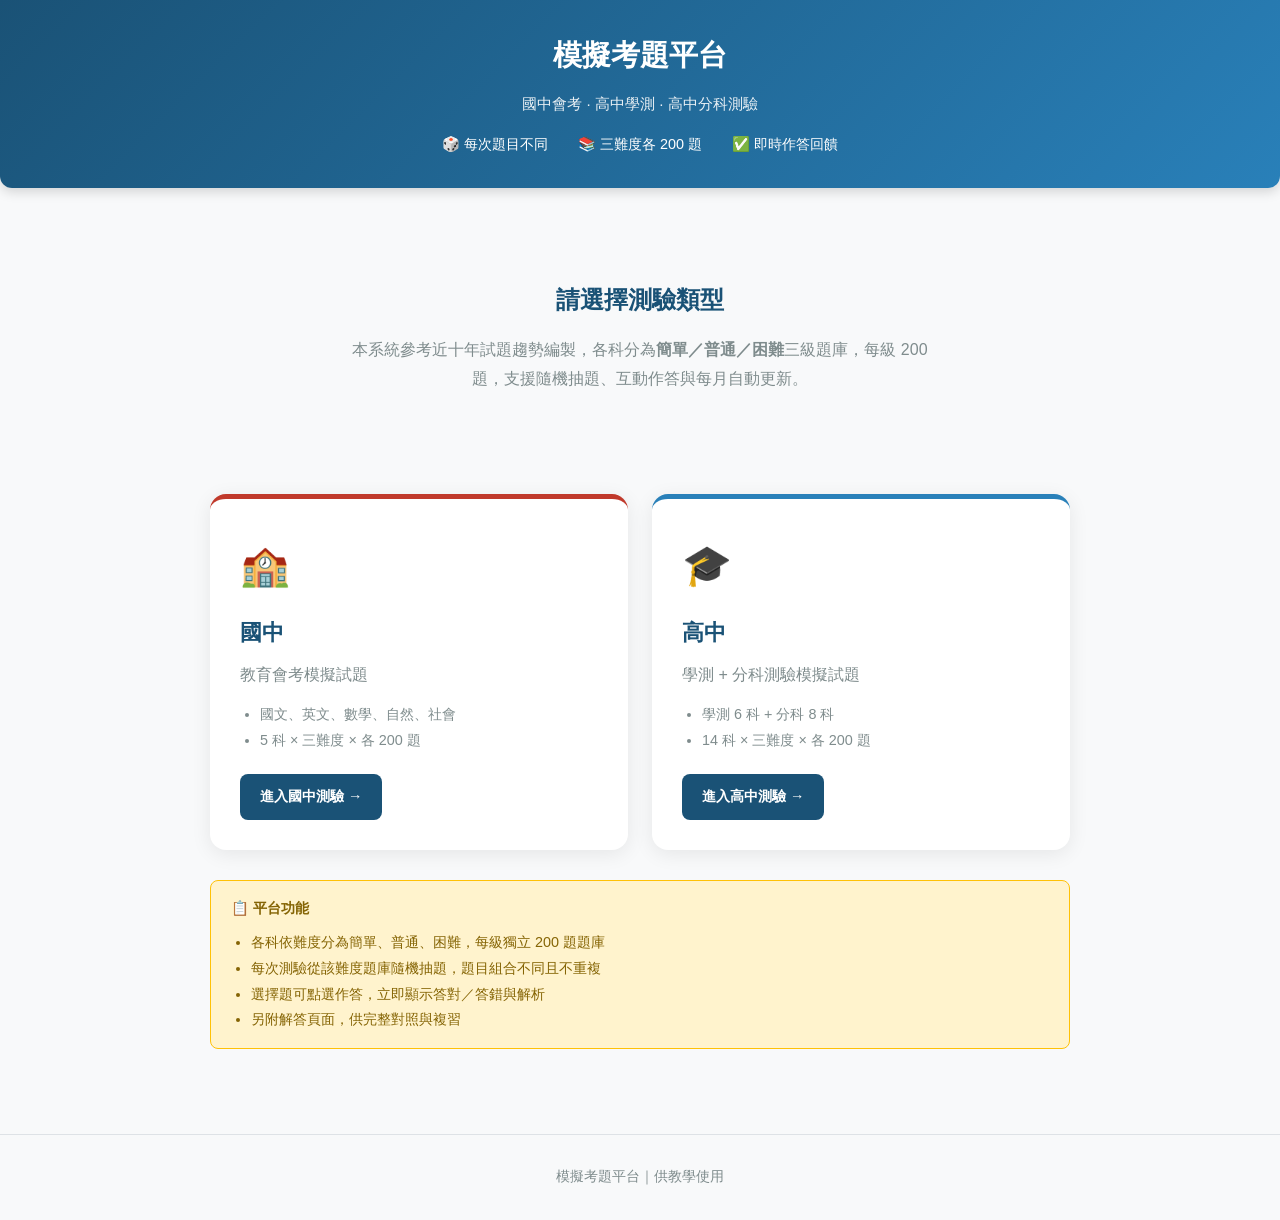
==== commit f801aca0: "Update index.html" ====
--- a/index.html
+++ b/index.html
@@ -54,7 +54,7 @@
         <li>每次測驗從該難度題庫隨機抽題，題目組合不同且不重複</li>
         <li>選擇題可點選作答，立即顯示答對／答錯與解析</li>
         <li>另附解答頁面，供完整對照與複習</li>
-        <li>每月 1 日自動更新各科各難度題庫（執行 update-monthly.bat）</li>
+       <!-- <li>每月 1 日自動更新各科各難度題庫（執行 update-monthly.bat）</li> -->
       </ul>
     </div>
   </div>
--- a/assets/css/style.css
+++ b/assets/css/style.css
@@ -175,6 +175,56 @@
   gap: 10px;
   justify-content: center;
   flex-wrap: wrap;
+}
+
+.subject-card .diff-label {
+  font-size: 0.85rem;
+  color: var(--text-muted);
+  margin: 8px 0 6px;
+  font-weight: 600;
+}
+
+.btn-group-diff {
+  margin-bottom: 8px;
+}
+
+.btn-group-answers {
+  gap: 6px;
+}
+
+.btn-diff {
+  color: #fff;
+  min-width: 72px;
+  text-align: center;
+}
+
+.btn-diff-easy {
+  background: #27ae60;
+}
+
+.btn-diff-easy:hover {
+  background: #1e8449;
+}
+
+.btn-diff-normal {
+  background: #2980b9;
+}
+
+.btn-diff-normal:hover {
+  background: #1f6a96;
+}
+
+.btn-diff-hard {
+  background: #c0392b;
+}
+
+.btn-diff-hard:hover {
+  background: #922b21;
+}
+
+.btn-diff-sm {
+  font-size: 0.75rem;
+  padding: 6px 10px;
 }
 
 .btn {
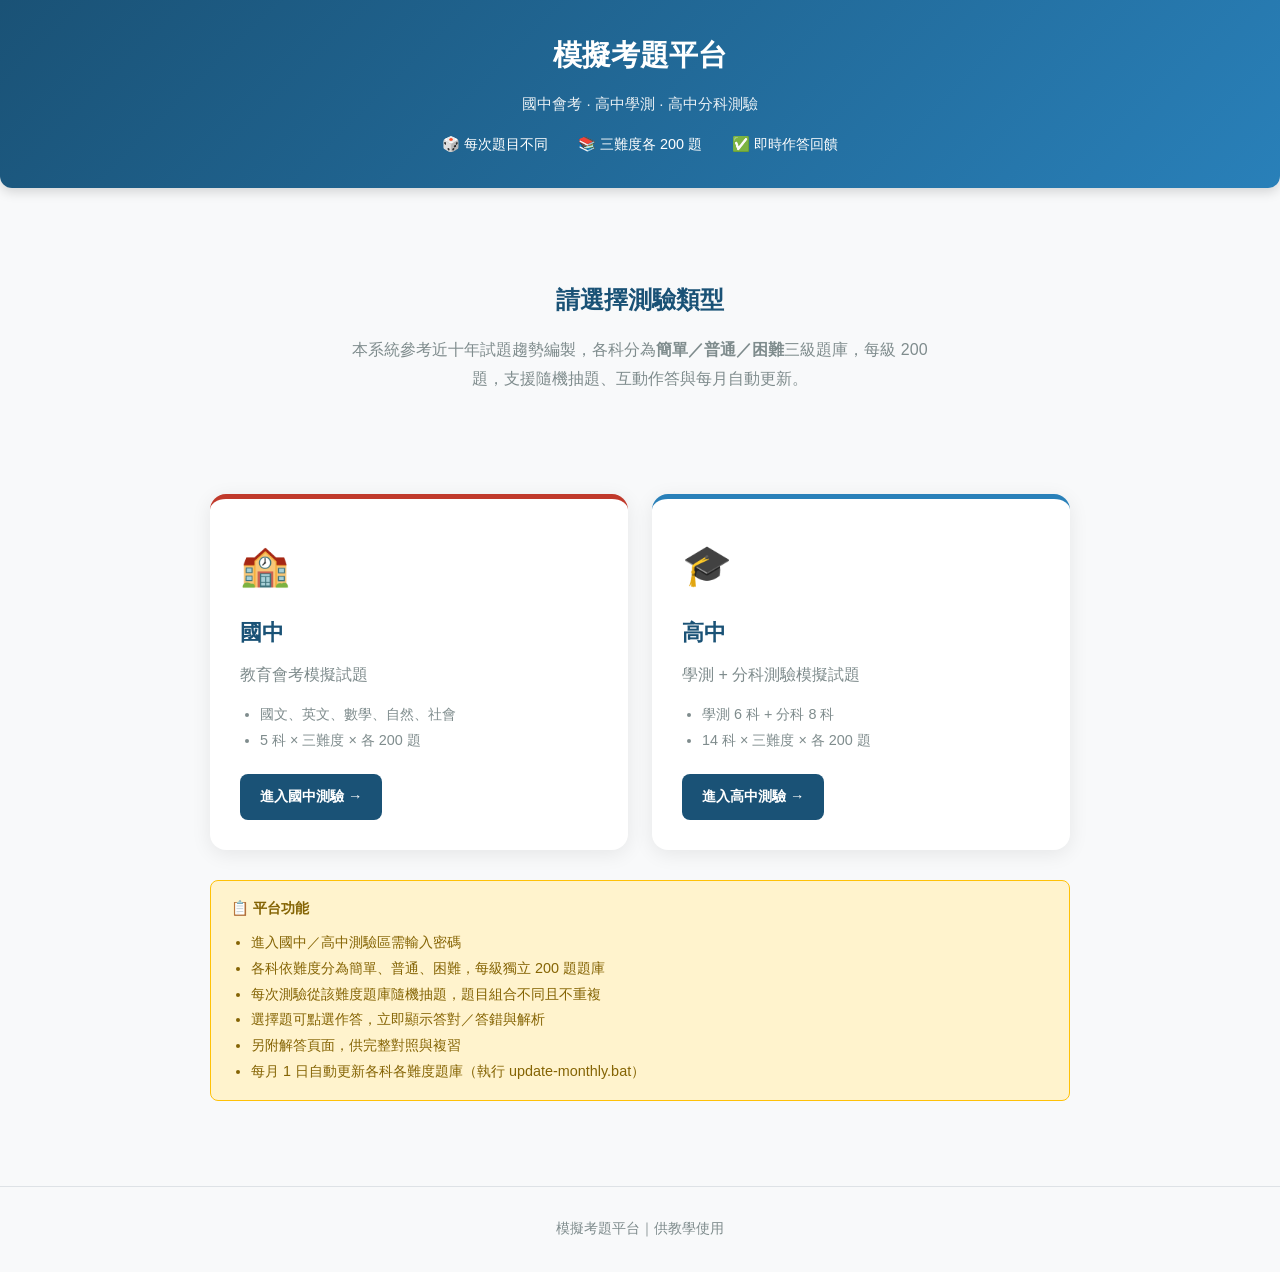
==== commit 8478581b: "Add files via upload" ====
--- a/index.html
+++ b/index.html
@@ -24,7 +24,7 @@
     </section>
 
     <div class="level-grid">
-      <a href="junior/index.html" class="level-card level-junior">
+      <a href="junior/index.html" class="level-card level-junior" data-auth-zone="junior">
         <div class="level-icon">🏫</div>
         <h3>國中</h3>
         <p class="level-desc">教育會考模擬試題</p>
@@ -35,7 +35,7 @@
         <span class="btn btn-primary">進入國中測驗 →</span>
       </a>
 
-      <a href="senior/index.html" class="level-card level-senior">
+      <a href="senior/index.html" class="level-card level-senior" data-auth-zone="senior">
         <div class="level-icon">🎓</div>
         <h3>高中</h3>
         <p class="level-desc">學測 + 分科測驗模擬試題</p>
@@ -50,11 +50,12 @@
     <div class="exam-notice">
       <h4>📋 平台功能</h4>
       <ul>
+        <li>進入國中／高中測驗區需輸入密碼</li>
         <li>各科依難度分為簡單、普通、困難，每級獨立 200 題題庫</li>
         <li>每次測驗從該難度題庫隨機抽題，題目組合不同且不重複</li>
         <li>選擇題可點選作答，立即顯示答對／答錯與解析</li>
         <li>另附解答頁面，供完整對照與複習</li>
-       <!-- <li>每月 1 日自動更新各科各難度題庫（執行 update-monthly.bat）</li> -->
+        <li>每月 1 日自動更新各科各難度題庫（執行 update-monthly.bat）</li>
       </ul>
     </div>
   </div>
@@ -62,5 +63,9 @@
   <footer class="footer">
     <p>模擬考題平台｜供教學使用</p>
   </footer>
+
+  <script src="assets/js/auth-config.js"></script>
+  <script src="assets/js/auth-gate.js"></script>
+  <script>AuthGate.bindHomeLinks();</script>
 </body>
 </html>
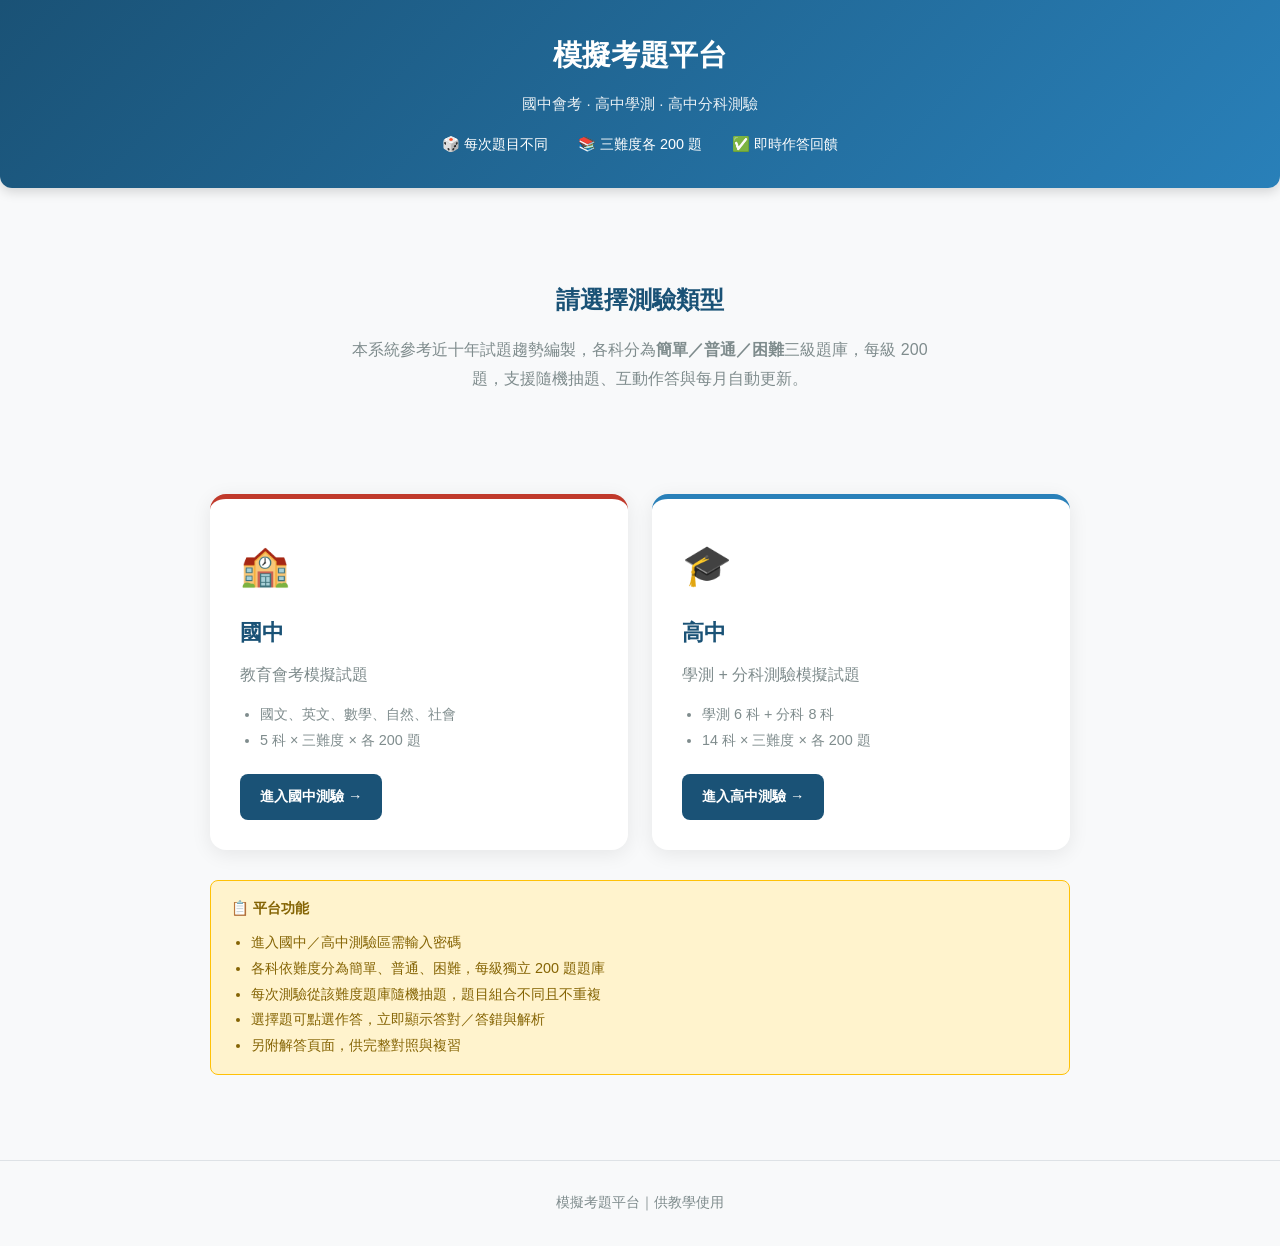
==== commit 00cd1172: "Update index.html" ====
--- a/index.html
+++ b/index.html
@@ -55,7 +55,7 @@
         <li>每次測驗從該難度題庫隨機抽題，題目組合不同且不重複</li>
         <li>選擇題可點選作答，立即顯示答對／答錯與解析</li>
         <li>另附解答頁面，供完整對照與複習</li>
-        <li>每月 1 日自動更新各科各難度題庫（執行 update-monthly.bat）</li>
+      <!--  <li>每月 1 日自動更新各科各難度題庫（執行 update-monthly.bat）</li> -->
       </ul>
     </div>
   </div>
